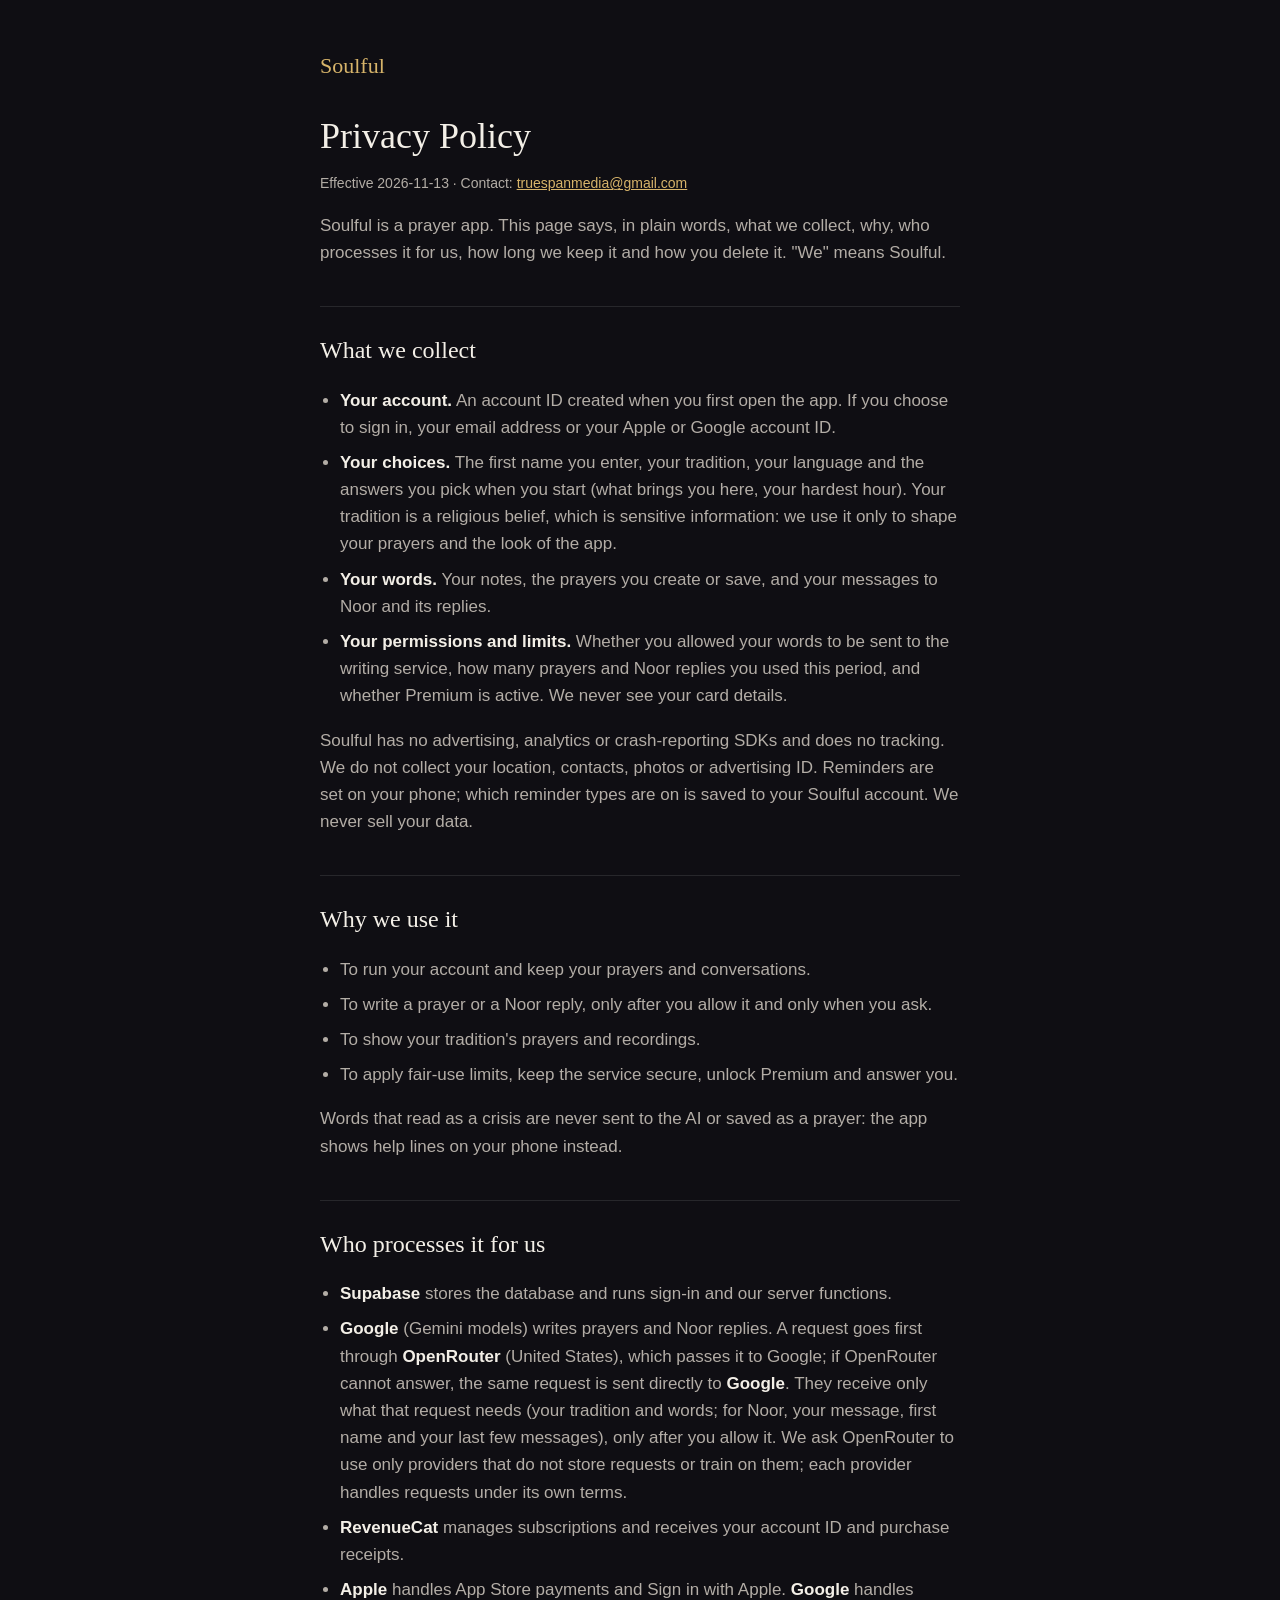
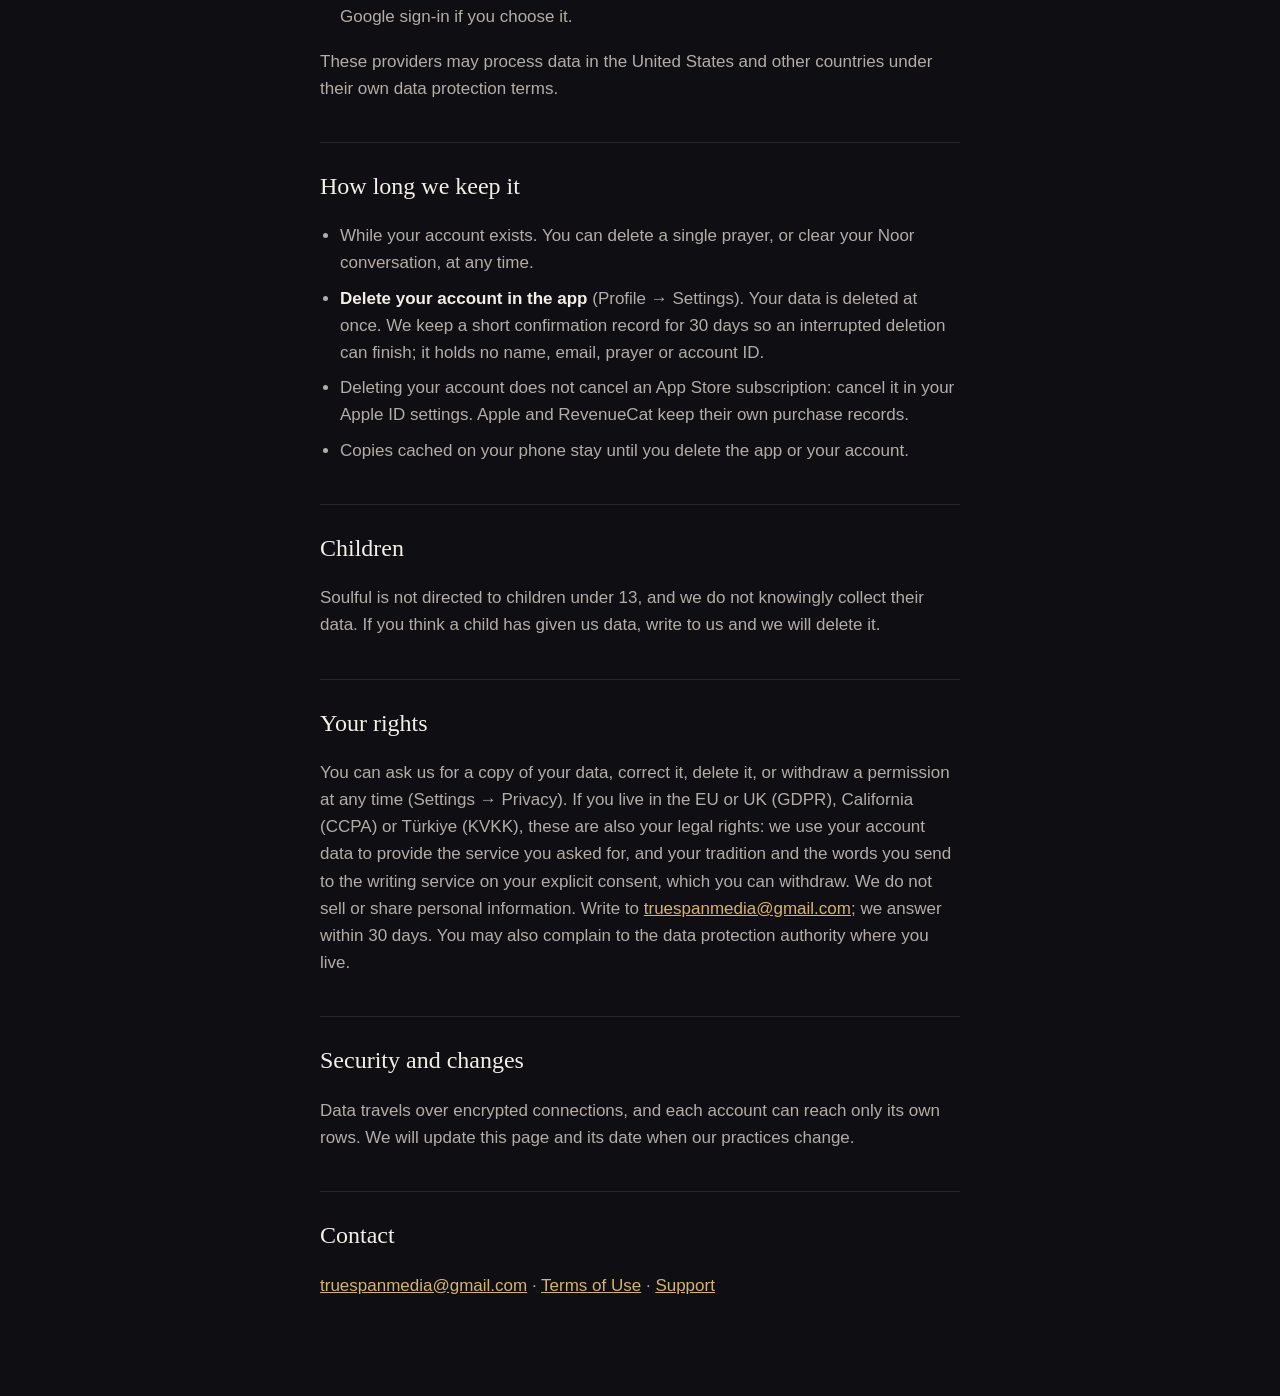
==== privacy.html @ cdd6ce6a "Add files via upload" ====
<!doctype html>
<html lang="en">
<head>
<meta charset="utf-8">
<meta name="viewport" content="width=device-width, initial-scale=1">
<title>Soulful Privacy Policy</title>
<link rel="stylesheet" href="style.css">
</head>
<body>
<main>
<p class="brand"><a href="index.html">Soulful</a></p>
<h1>Privacy Policy</h1>
<p class="meta">Effective 2026-11-13 · Contact: <a href="mailto:truespanmedia@gmail.com">truespanmedia@gmail.com</a></p>

<p>Soulful is a prayer app. This page says, in plain words, what we collect, why, who processes it for us, how long we keep it and how you delete it. "We" means Soulful.</p>

<h2>What we collect</h2>
<ul>
<li><strong>Your account.</strong> An account ID created when you first open the app. If you choose to sign in, your email address or your Apple or Google account ID.</li>
<li><strong>Your choices.</strong> The first name you enter, your tradition, your language and the answers you pick when you start (what brings you here, your hardest hour). Your tradition is a religious belief, which is sensitive information: we use it only to shape your prayers and the look of the app.</li>
<li><strong>Your words.</strong> Your notes, the prayers you create or save, and your messages to Noor and its replies.</li>
<li><strong>Your permissions and limits.</strong> Whether you allowed your words to be sent to the writing service, how many prayers and Noor replies you used this period, and whether Premium is active. We never see your card details.</li>
</ul>
<p>Soulful has no advertising, analytics or crash-reporting SDKs and does no tracking. We do not collect your location, contacts, photos or advertising ID. Reminders are set on your phone; which reminder types are on is saved to your Soulful account. We never sell your data.</p>

<h2>Why we use it</h2>
<ul>
<li>To run your account and keep your prayers and conversations.</li>
<li>To write a prayer or a Noor reply, only after you allow it and only when you ask.</li>
<li>To show your tradition's prayers and recordings.</li>
<li>To apply fair-use limits, keep the service secure, unlock Premium and answer you.</li>
</ul>
<p>Words that read as a crisis are never sent to the AI or saved as a prayer: the app shows help lines on your phone instead.</p>

<h2>Who processes it for us</h2>
<ul>
<li><strong>Supabase</strong> stores the database and runs sign-in and our server functions.</li>
<li><strong>Google</strong> (Gemini models) writes prayers and Noor replies. A request goes first through <strong>OpenRouter</strong> (United States), which passes it to Google; if OpenRouter cannot answer, the same request is sent directly to <strong>Google</strong>. They receive only what that request needs (your tradition and words; for Noor, your message, first name and your last few messages), only after you allow it. We ask OpenRouter to use only providers that do not store requests or train on them; each provider handles requests under its own terms.</li>
<li><strong>RevenueCat</strong> manages subscriptions and receives your account ID and purchase receipts.</li>
<li><strong>Apple</strong> handles App Store payments and Sign in with Apple. <strong>Google</strong> handles Google sign-in if you choose it.</li>
</ul>
<p>These providers may process data in the United States and other countries under their own data protection terms.</p>

<h2>How long we keep it</h2>
<ul>
<li>While your account exists. You can delete a single prayer, or clear your Noor conversation, at any time.</li>
<li><strong>Delete your account in the app</strong> (Profile → Settings). Your data is deleted at once. We keep a short confirmation record for 30 days so an interrupted deletion can finish; it holds no name, email, prayer or account ID.</li>
<li>Deleting your account does not cancel an App Store subscription: cancel it in your Apple ID settings. Apple and RevenueCat keep their own purchase records.</li>
<li>Copies cached on your phone stay until you delete the app or your account.</li>
</ul>

<h2>Children</h2>
<p>Soulful is not directed to children under 13, and we do not knowingly collect their data. If you think a child has given us data, write to us and we will delete it.</p>

<h2>Your rights</h2>
<p>You can ask us for a copy of your data, correct it, delete it, or withdraw a permission at any time (Settings → Privacy). If you live in the EU or UK (GDPR), California (CCPA) or Türkiye (KVKK), these are also your legal rights: we use your account data to provide the service you asked for, and your tradition and the words you send to the writing service on your explicit consent, which you can withdraw. We do not sell or share personal information. Write to <a href="mailto:truespanmedia@gmail.com">truespanmedia@gmail.com</a>; we answer within 30 days. You may also complain to the data protection authority where you live.</p>

<h2>Security and changes</h2>
<p>Data travels over encrypted connections, and each account can reach only its own rows. We will update this page and its date when our practices change.</p>

<h2>Contact</h2>
<p><a href="mailto:truespanmedia@gmail.com">truespanmedia@gmail.com</a> · <a href="terms.html">Terms of Use</a> · <a href="support.html">Support</a></p>
</main>
</body>
</html>
---- style.css ----
:root {
  color-scheme: dark;
  --bg: #0f0e13;
  --text: #f3efe7;
  --muted: #b3ada6;
  --accent: #d7b46a;
  --rule: rgba(255, 255, 255, 0.1);
}

* { box-sizing: border-box; }

body {
  margin: 0;
  background: var(--bg);
  color: var(--text);
  font: 17px/1.6 -apple-system, BlinkMacSystemFont, "Inter", "Segoe UI", sans-serif;
}

main {
  max-width: 680px;
  margin: 0 auto;
  padding: 48px 20px 80px;
}

h1, h2, h3, .brand {
  font-family: "Newsreader", Georgia, "Times New Roman", serif;
  font-weight: 500;
}

.brand { margin: 0 0 32px; font-size: 22px; color: var(--accent); }
.brand a { color: inherit; text-decoration: none; }
h1 { font-size: 36px; line-height: 1.2; margin: 0 0 8px; }
h2 { font-size: 24px; margin: 40px 0 8px; padding-top: 24px; border-top: 1px solid var(--rule); }
h3 { font-size: 19px; margin: 24px 0 4px; }
p, li { color: var(--muted); }
strong { color: var(--text); font-weight: 600; }
ul { padding-left: 20px; }
li { margin: 8px 0; }
a { color: var(--accent); }
.meta { font-size: 14px; }
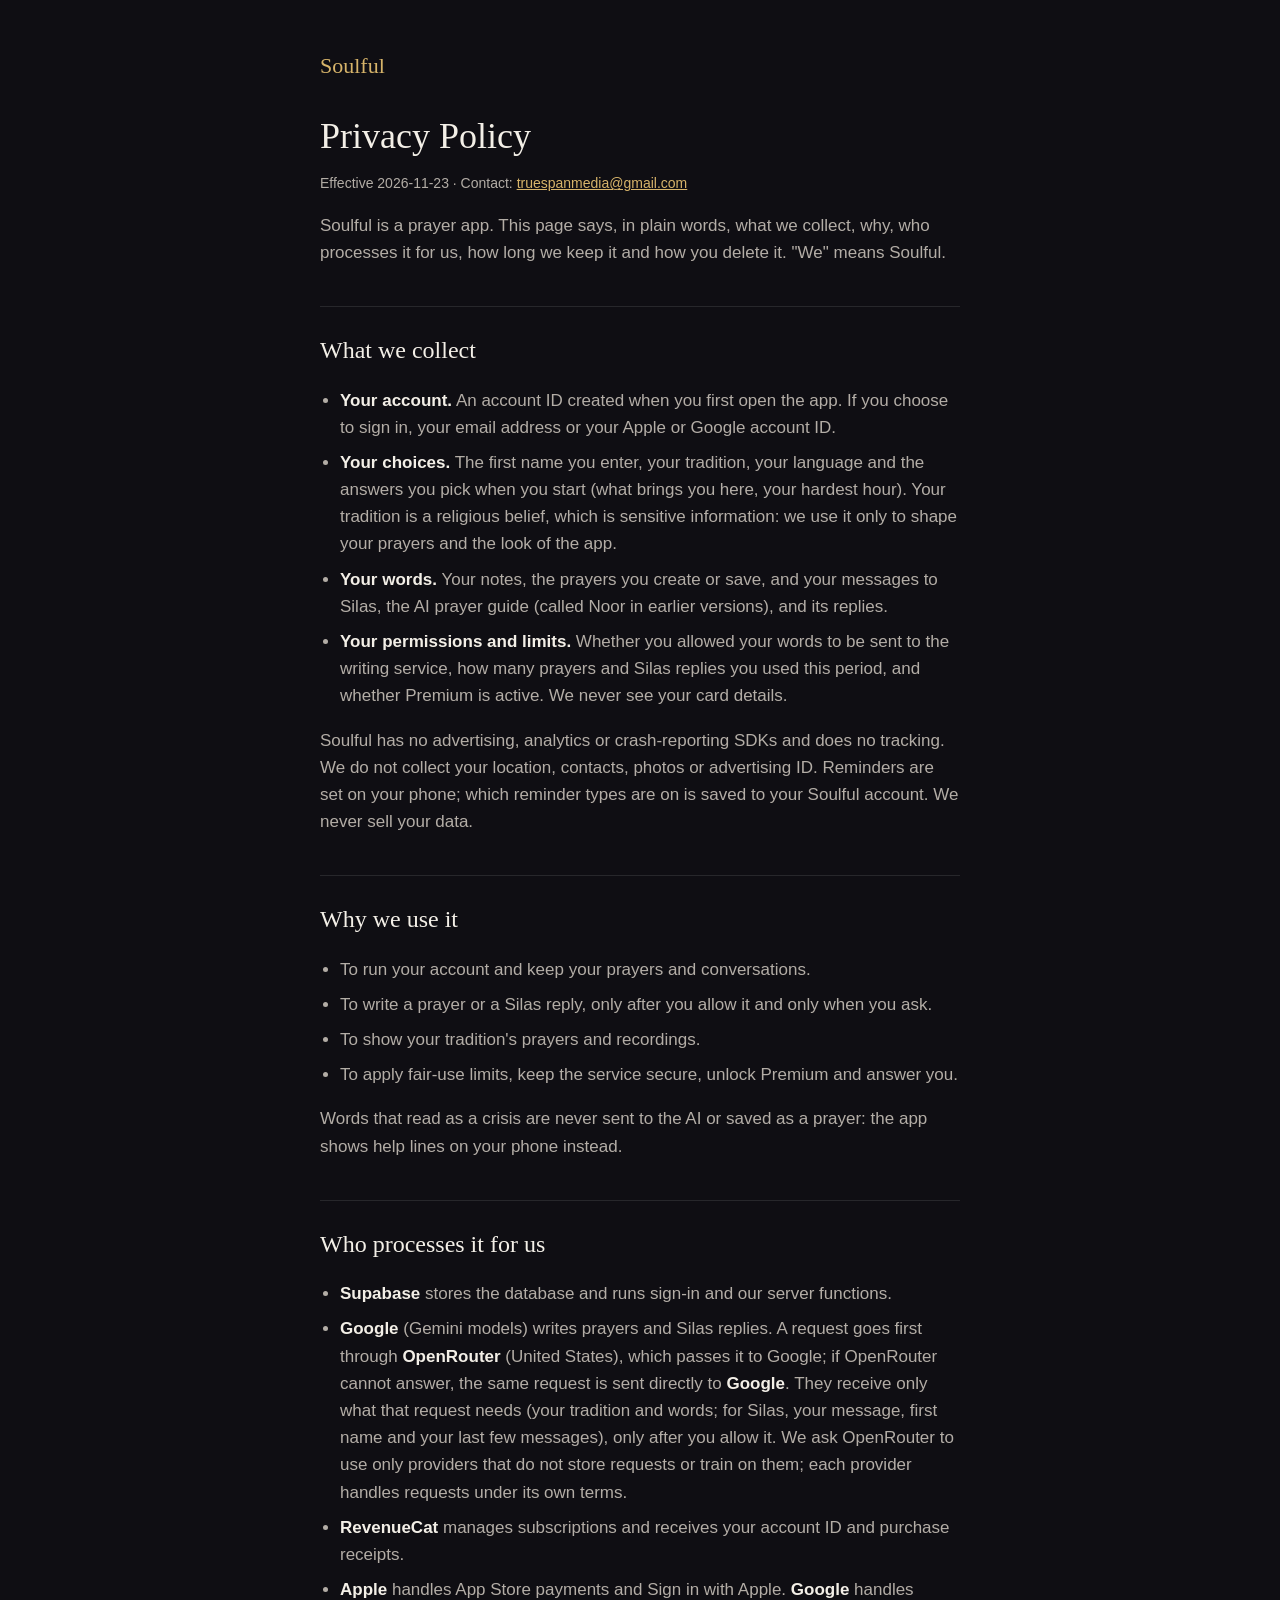
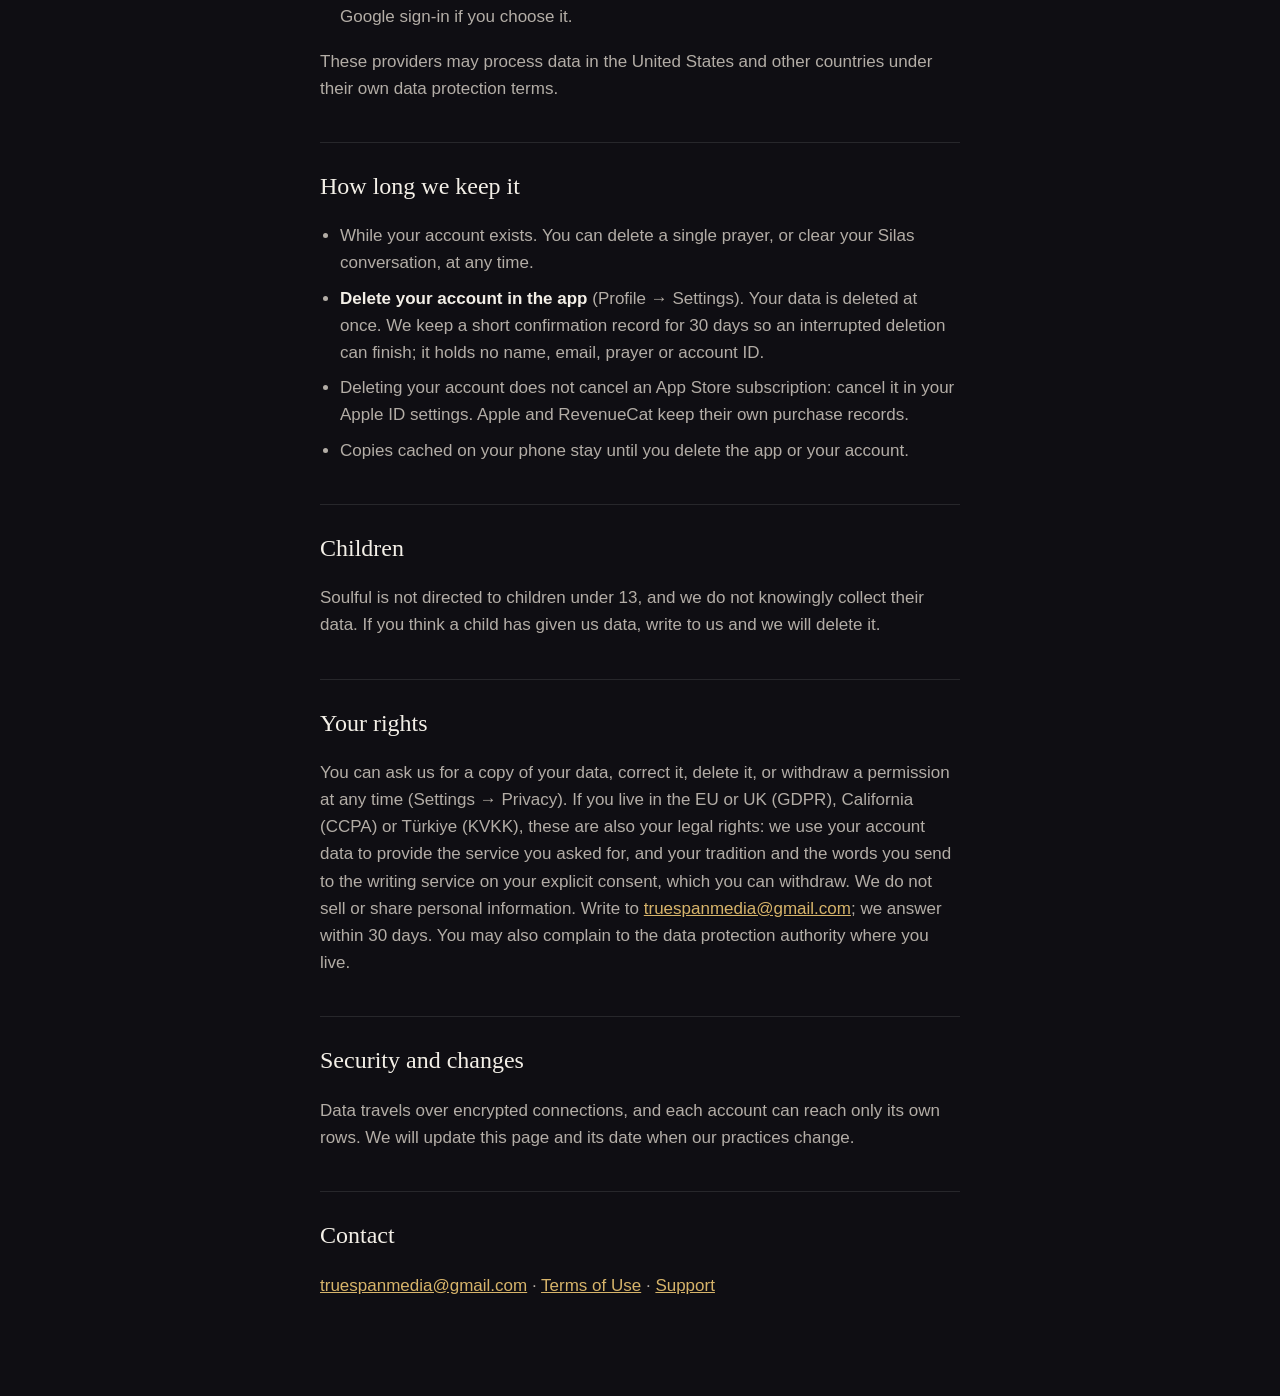
==== commit 054f9143: "Rename Noor to Silas (Soulful 1.0.1)" ====
--- a/privacy.html
+++ b/privacy.html
@@ -10,7 +10,7 @@
 <main>
 <p class="brand"><a href="index.html">Soulful</a></p>
 <h1>Privacy Policy</h1>
-<p class="meta">Effective 2026-11-13 · Contact: <a href="mailto:truespanmedia@gmail.com">truespanmedia@gmail.com</a></p>
+<p class="meta">Effective 2026-11-23 · Contact: <a href="mailto:truespanmedia@gmail.com">truespanmedia@gmail.com</a></p>
 
 <p>Soulful is a prayer app. This page says, in plain words, what we collect, why, who processes it for us, how long we keep it and how you delete it. "We" means Soulful.</p>
 
@@ -18,15 +18,15 @@
 <ul>
 <li><strong>Your account.</strong> An account ID created when you first open the app. If you choose to sign in, your email address or your Apple or Google account ID.</li>
 <li><strong>Your choices.</strong> The first name you enter, your tradition, your language and the answers you pick when you start (what brings you here, your hardest hour). Your tradition is a religious belief, which is sensitive information: we use it only to shape your prayers and the look of the app.</li>
-<li><strong>Your words.</strong> Your notes, the prayers you create or save, and your messages to Noor and its replies.</li>
-<li><strong>Your permissions and limits.</strong> Whether you allowed your words to be sent to the writing service, how many prayers and Noor replies you used this period, and whether Premium is active. We never see your card details.</li>
+<li><strong>Your words.</strong> Your notes, the prayers you create or save, and your messages to Silas, the AI prayer guide (called Noor in earlier versions), and its replies.</li>
+<li><strong>Your permissions and limits.</strong> Whether you allowed your words to be sent to the writing service, how many prayers and Silas replies you used this period, and whether Premium is active. We never see your card details.</li>
 </ul>
 <p>Soulful has no advertising, analytics or crash-reporting SDKs and does no tracking. We do not collect your location, contacts, photos or advertising ID. Reminders are set on your phone; which reminder types are on is saved to your Soulful account. We never sell your data.</p>
 
 <h2>Why we use it</h2>
 <ul>
 <li>To run your account and keep your prayers and conversations.</li>
-<li>To write a prayer or a Noor reply, only after you allow it and only when you ask.</li>
+<li>To write a prayer or a Silas reply, only after you allow it and only when you ask.</li>
 <li>To show your tradition's prayers and recordings.</li>
 <li>To apply fair-use limits, keep the service secure, unlock Premium and answer you.</li>
 </ul>
@@ -35,7 +35,7 @@
 <h2>Who processes it for us</h2>
 <ul>
 <li><strong>Supabase</strong> stores the database and runs sign-in and our server functions.</li>
-<li><strong>Google</strong> (Gemini models) writes prayers and Noor replies. A request goes first through <strong>OpenRouter</strong> (United States), which passes it to Google; if OpenRouter cannot answer, the same request is sent directly to <strong>Google</strong>. They receive only what that request needs (your tradition and words; for Noor, your message, first name and your last few messages), only after you allow it. We ask OpenRouter to use only providers that do not store requests or train on them; each provider handles requests under its own terms.</li>
+<li><strong>Google</strong> (Gemini models) writes prayers and Silas replies. A request goes first through <strong>OpenRouter</strong> (United States), which passes it to Google; if OpenRouter cannot answer, the same request is sent directly to <strong>Google</strong>. They receive only what that request needs (your tradition and words; for Silas, your message, first name and your last few messages), only after you allow it. We ask OpenRouter to use only providers that do not store requests or train on them; each provider handles requests under its own terms.</li>
 <li><strong>RevenueCat</strong> manages subscriptions and receives your account ID and purchase receipts.</li>
 <li><strong>Apple</strong> handles App Store payments and Sign in with Apple. <strong>Google</strong> handles Google sign-in if you choose it.</li>
 </ul>
@@ -43,7 +43,7 @@
 
 <h2>How long we keep it</h2>
 <ul>
-<li>While your account exists. You can delete a single prayer, or clear your Noor conversation, at any time.</li>
+<li>While your account exists. You can delete a single prayer, or clear your Silas conversation, at any time.</li>
 <li><strong>Delete your account in the app</strong> (Profile → Settings). Your data is deleted at once. We keep a short confirmation record for 30 days so an interrupted deletion can finish; it holds no name, email, prayer or account ID.</li>
 <li>Deleting your account does not cancel an App Store subscription: cancel it in your Apple ID settings. Apple and RevenueCat keep their own purchase records.</li>
 <li>Copies cached on your phone stay until you delete the app or your account.</li>
